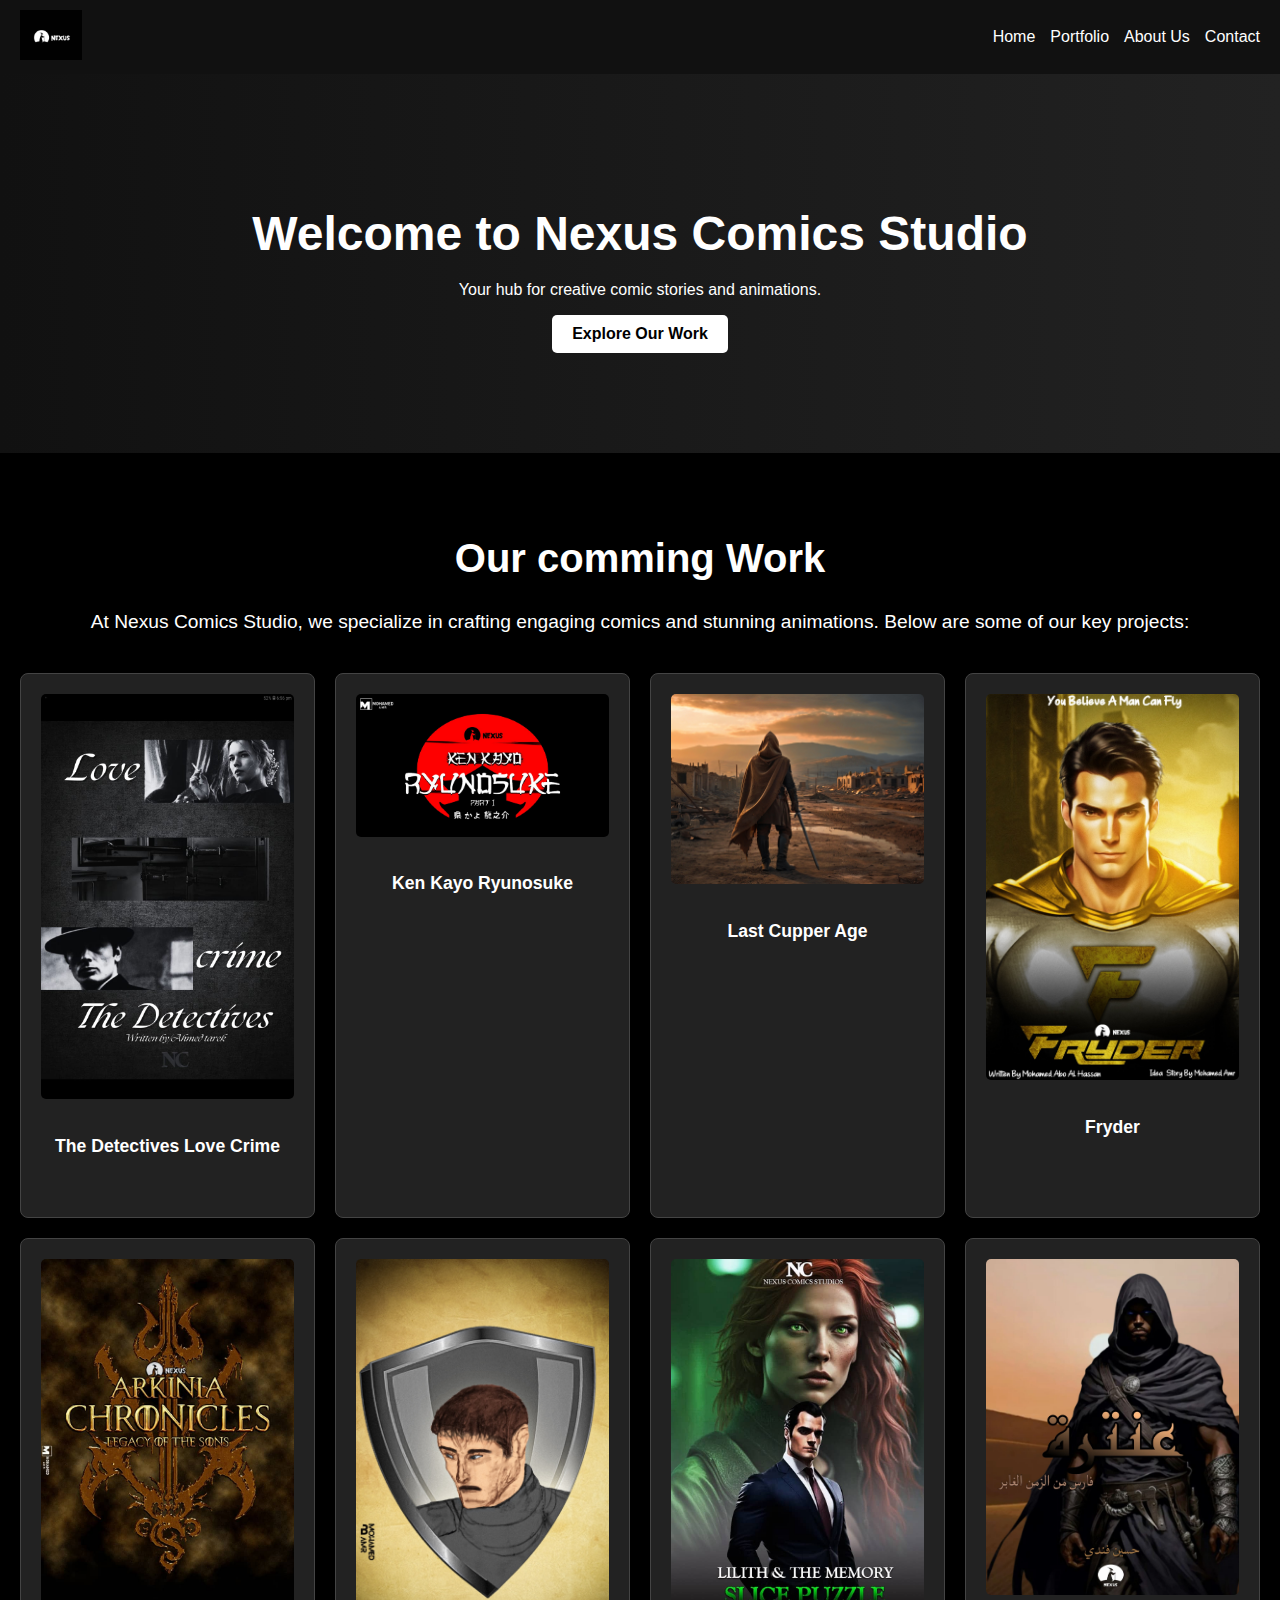
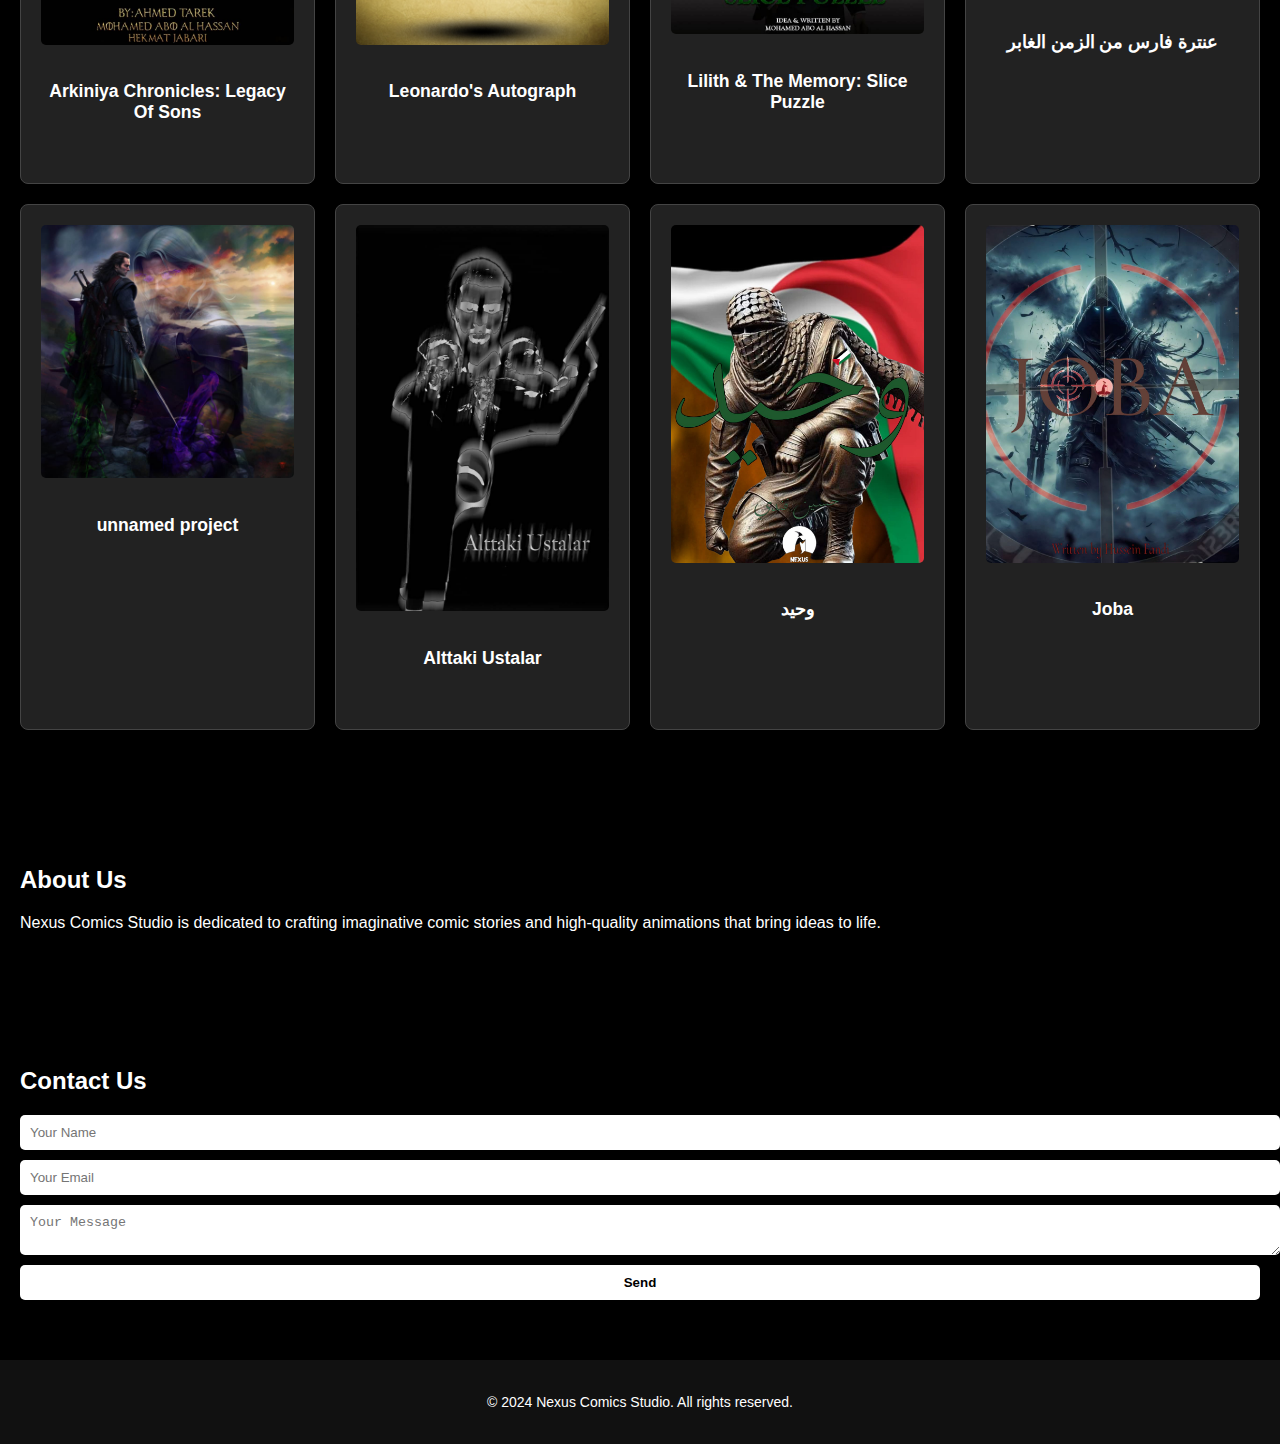
==== index.html @ a88ecbdc "Add files via upload" ====
<!DOCTYPE html>
<html lang="en">
<head>
  <meta charset="UTF-8">
  <meta name="viewport" content="width=device-width, initial-scale=1.0">
  <title>Nexus Comics Studio</title>
  <link rel="stylesheet" href="styles.css">
</head>
<body>
  <!-- Header -->
  <header class="header">
    <div class="logo">
      <img src="logo.png" alt="Nexus Comics Studio">
    </div>
    <nav class="navbar">
      <ul>
        <li><a href="#home">Home</a></li>
        <li><a href="#portfolio">Portfolio</a></li>
        <li><a href="#about">About Us</a></li>
        <li><a href="#contact">Contact</a></li>
      </ul>
    </nav>
  </header>

  <!-- Main Section -->
  <main>
    <section id="home" class="hero">
      <h1>Welcome to Nexus Comics Studio</h1>
      <p>Your hub for creative comic stories and animations.</p>
      <a href="#portfolio" class="btn">Explore Our Work</a>
    </section>

    <section id="portfolio" class="portfolio">
      <h2>Our comming Work</h2>
      <p>At Nexus Comics Studio, we specialize in crafting engaging comics and stunning animations. Below are some of our key projects:</p>
      <ul class="projects-list">
        <li>
          <img src="detectives-love-crime.jpg" alt="The Detectives Love Crime">
          <p>The Detectives Love Crime</p>
        </li>
        <li>
          <img src="ken-kayo-ryunosuke.jpg" alt="Ken Kayo Ryunosuke">
          <p>Ken Kayo Ryunosuke</p>
        </li>
        <li>
          <img src="last-cupper-age.jpg" alt="Last Cupper Age">
          <p>Last Cupper Age</p>
        </li>
        <li>
          <img src="fryder.jpg" alt="Fryder">
          <p>Fryder</p>
        </li>
        <li>
          <img src="arkiniya-chronicles.jpg" alt="Arkiniya Chronicles: Legacy Of Sons">
          <p>Arkiniya Chronicles: Legacy Of Sons</p>
        </li>
        <li>
          <img src="leonardos-autograph.jpg" alt="Leonardo's Autograph">
          <p>Leonardo's Autograph</p>
        </li>
        <li>
          <img src="lilith-memory-slice-puzzle.jpg" alt="Lilith & The Memory: Slice Puzzle">
          <p>Lilith & The Memory: Slice Puzzle</p>
        </li>
        <li>
          <img src="عنترةـفارسـمنـالزمنـالغابر.jpg" alt="عنترة فارس من الزمن الغابر ">
          <p> عنترة فارس من الزمن الغابر</p>
        </li>
        <li>
          <img src="un.jpg" alt="unnamed project">
          <p>unnamed project</p>
        </li>
        <li>
          <img src="au.jpg" alt="Alttaki Ustalar">
          <p>Alttaki Ustalar</p>
        </li>
        <li>
          <img src="22.jpg" alt="وحيد">
          <p>
            وحيد
          </p>
        </li>
        <li>
          <img src="joba.jpg" alt="Joba">
          <p>Joba</p>
        </li>
      </ul>
    </section>

    <section id="about" class="about">
      <h2>About Us</h2>
      <p>Nexus Comics Studio is dedicated to crafting imaginative comic stories and high-quality animations that bring ideas to life.</p>
    </section>

    <section id="contact" class="contact">
      <h2>Contact Us</h2>
      <form>
        <input type="text" placeholder="Your Name" required>
        <input type="email" placeholder="Your Email" required>
        <textarea placeholder="Your Message" required></textarea>
        <button type="submit">Send</button>
      </form>
    </section>
  </main>

  <!-- Footer -->
  <footer>
    <p>&copy; 2024 Nexus Comics Studio. All rights reserved.</p>
  </footer>
</body>
</html>
---- styles.css ----
/* إعدادات عامة */
body {
  margin: 0;
  font-family: Arial, sans-serif;
  color: #fff;
  background-color: #000;
}

header {
  display: flex;
  justify-content: space-between;
  align-items: center;
  padding: 10px 20px;
  background-color: #111;
}

.logo img {
  height: 50px;
}

.navbar ul {
  list-style: none;
  display: flex;
  gap: 15px;
}

.navbar a {
  color: #fff;
  text-decoration: none;
  font-size: 16px;
}

.hero {
  text-align: center;
  padding: 100px 20px;
  background: linear-gradient(90deg, #111, #222);
}

.hero h1 {
  font-size: 3rem;
  margin-bottom: 20px;
}

.hero .btn {
  display: inline-block;
  padding: 10px 20px;
  color: #000;
  background-color: #fff;
  text-decoration: none;
  font-weight: bold;
  border-radius: 5px;
  transition: background 0.3s;
}

.hero .btn:hover {
  background-color: #ccc;
}

.portfolio {
  padding: 50px 20px;
}

.portfolio h2 {
  text-align: center;
  margin-bottom: 30px;
  font-size: 2.5rem;
  color: #fff;
}

.portfolio p {
  text-align: center;
  margin-bottom: 40px;
  font-size: 1.2rem;
}

.projects-list {
  display: grid;
  grid-template-columns: repeat(auto-fit, minmax(250px, 1fr));
  gap: 20px;
  padding: 0;
  list-style: none;
}

.projects-list li {
  background: #222;
  border: 1px solid #444;
  padding: 20px;
  border-radius: 8px;
  text-align: center;
  overflow: hidden;
}

.projects-list img {
  width: 100%;
  height: auto;
  border-radius: 5px;
  margin-bottom: 15px;
}

.projects-list p {
  font-size: 1.1rem;
  color: #fff;
  font-weight: bold;
}

.about, .contact {
  padding: 50px 20px;
}

form input, form textarea, form button {
  display: block;
  width: 100%;
  margin: 10px 0;
  padding: 10px;
  border: none;
  border-radius: 5px;
}

form button {
  background-color: #fff;
  color: #000;
  cursor: pointer;
  font-weight: bold;
}

footer {
  text-align: center;
  padding: 20px;
  background-color: #111;
  font-size: 14px;
}
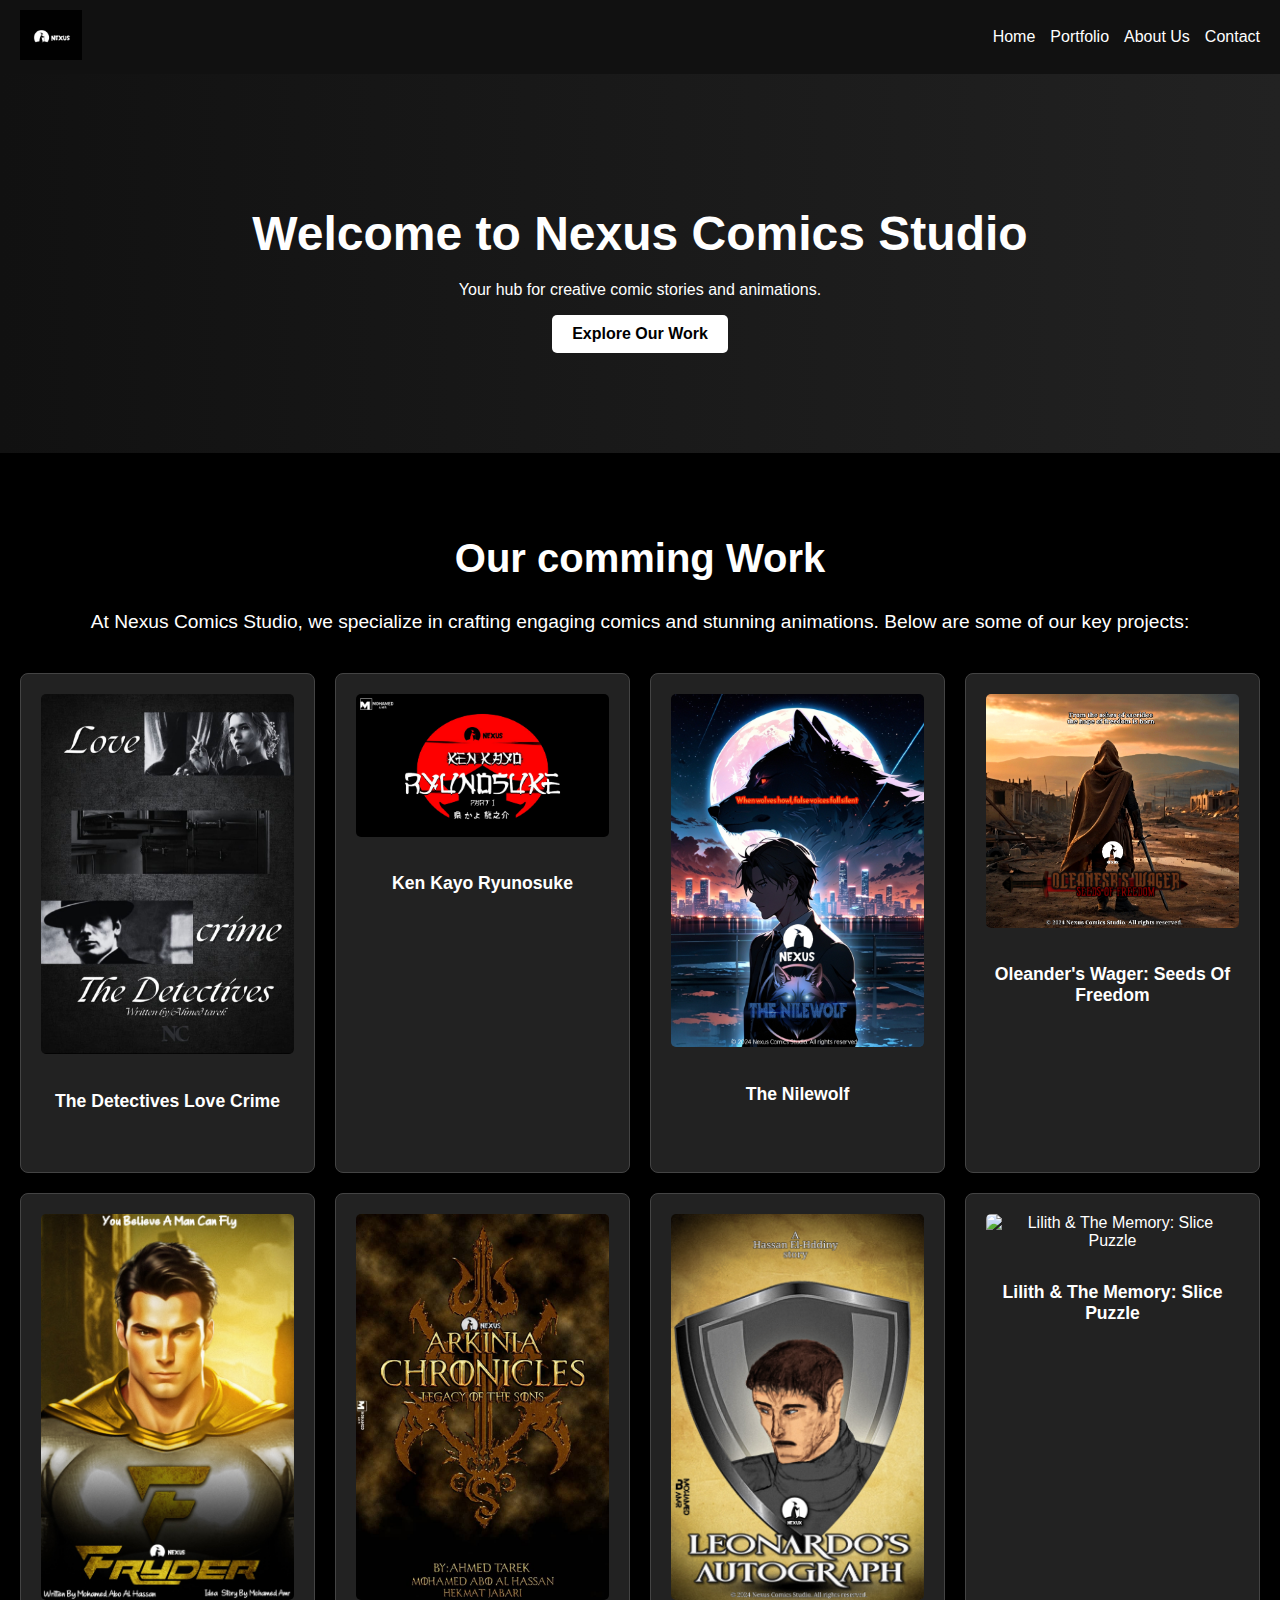
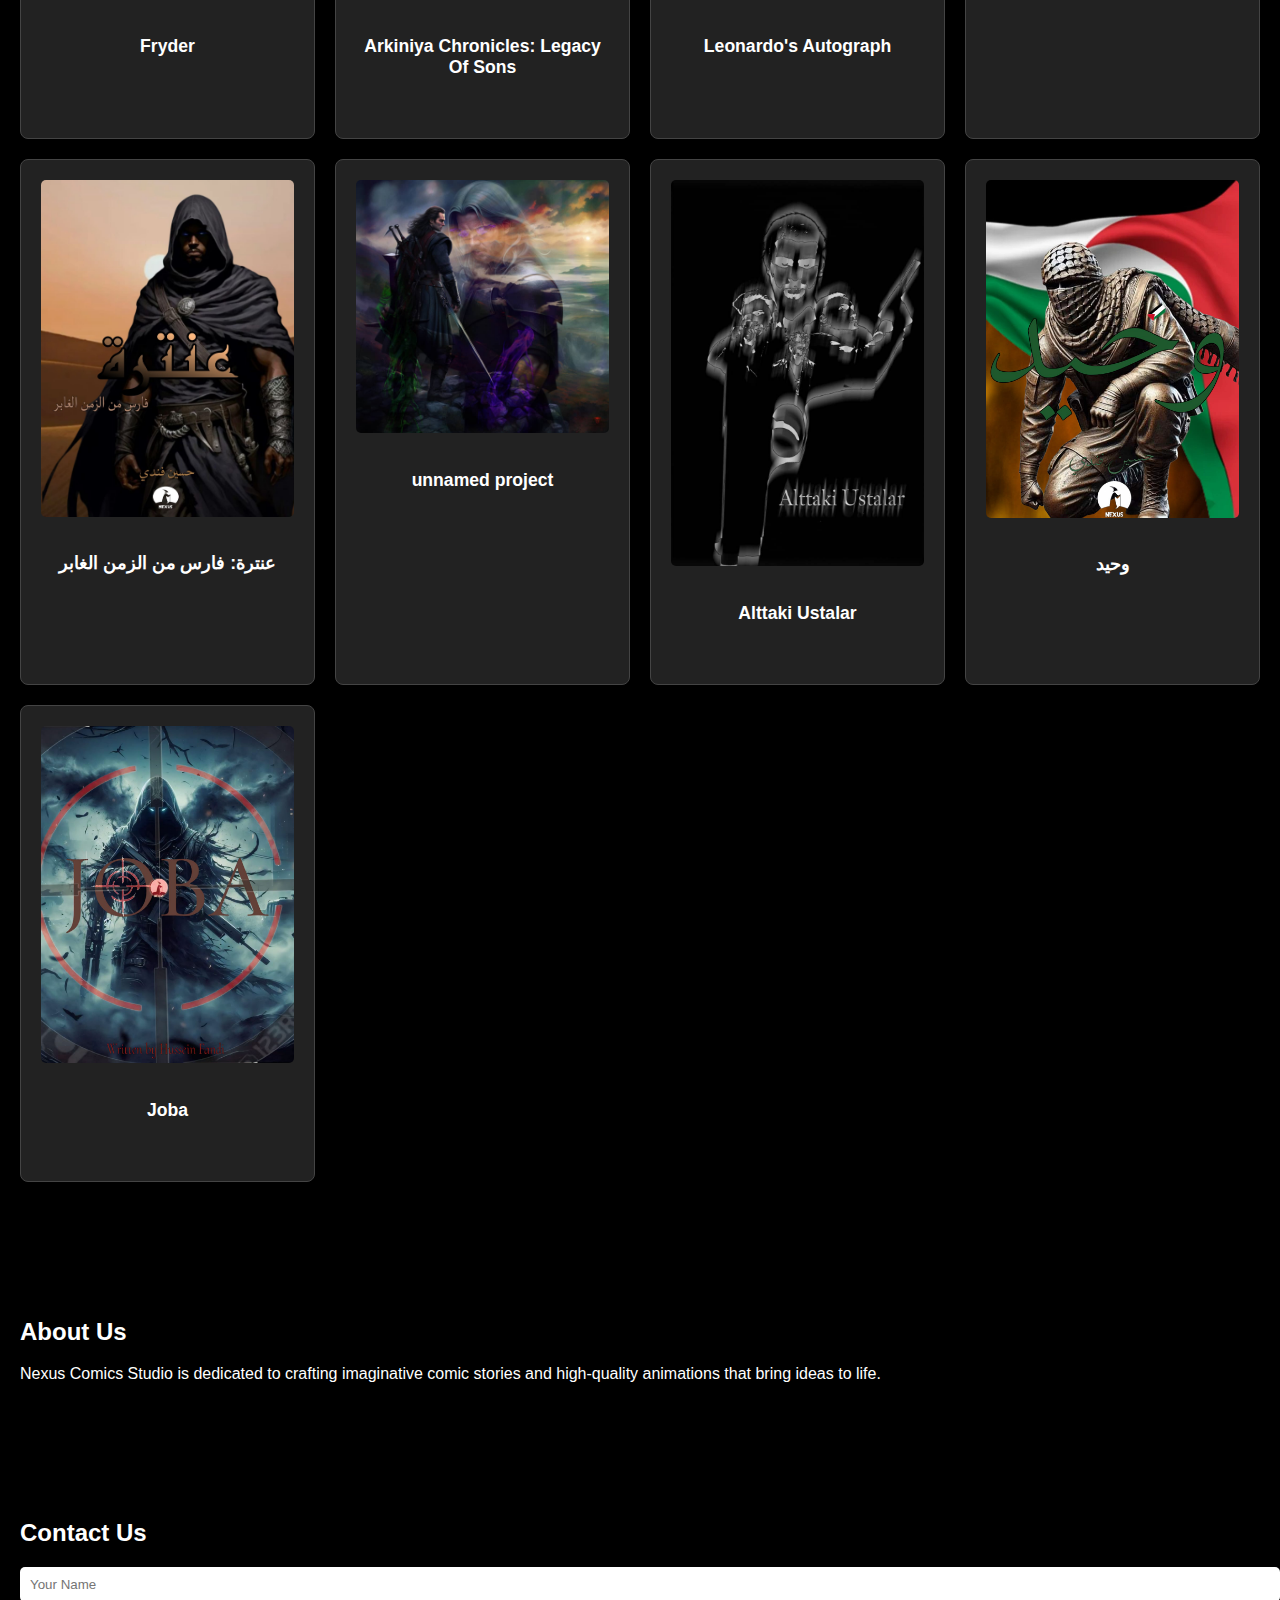
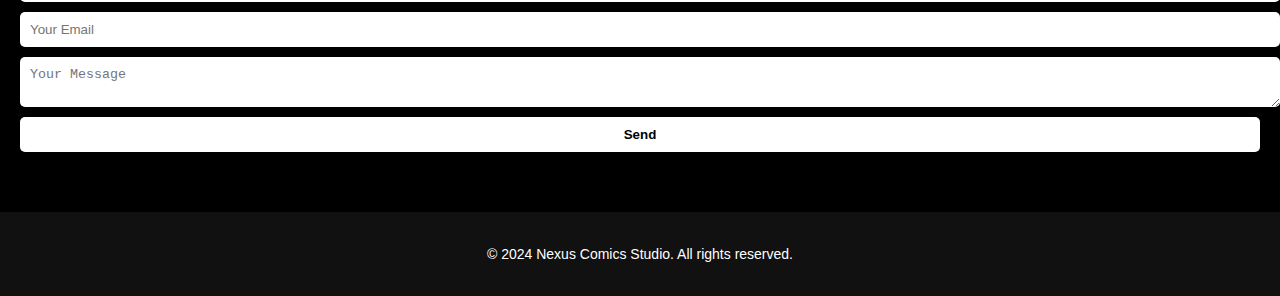
==== commit 57d75e0c: "Add files via upload" ====
--- a/index.html
+++ b/index.html
@@ -23,6 +23,12 @@
     </nav>
   </header>
 
+  <!-- Background Music -->
+  <audio autoplay loop>
+    <source src="background-music.mp3" type="audio/mpeg">
+    Your browser does not support the audio element.
+  </audio>
+
   <!-- Main Section -->
   <main>
     <section id="home" class="hero">
@@ -44,8 +50,12 @@
           <p>Ken Kayo Ryunosuke</p>
         </li>
         <li>
-          <img src="last-cupper-age.jpg" alt="Last Cupper Age">
-          <p>Last Cupper Age</p>
+          <img src="the-nilewolf.jpg" alt="The Nilewolf">
+          <p>The Nilewolf</p>
+        </li>
+        <li>
+          <img src="oleander's-wager.jpg" alt="Oleander's Wager: Seeds Of Freedom">
+          <p>Oleander's Wager: Seeds Of Freedom</p>
         </li>
         <li>
           <img src="fryder.jpg" alt="Fryder">
@@ -64,8 +74,8 @@
           <p>Lilith & The Memory: Slice Puzzle</p>
         </li>
         <li>
-          <img src="عنترةـفارسـمنـالزمنـالغابر.jpg" alt="عنترة فارس من الزمن الغابر ">
-          <p> عنترة فارس من الزمن الغابر</p>
+          <img src="عنترةـفارسـمنـالزمنـالغابر.jpg" alt="عنترة: فارس من الزمن الغابر ">
+          <p> عنترة: فارس من الزمن الغابر</p>
         </li>
         <li>
           <img src="un.jpg" alt="unnamed project">
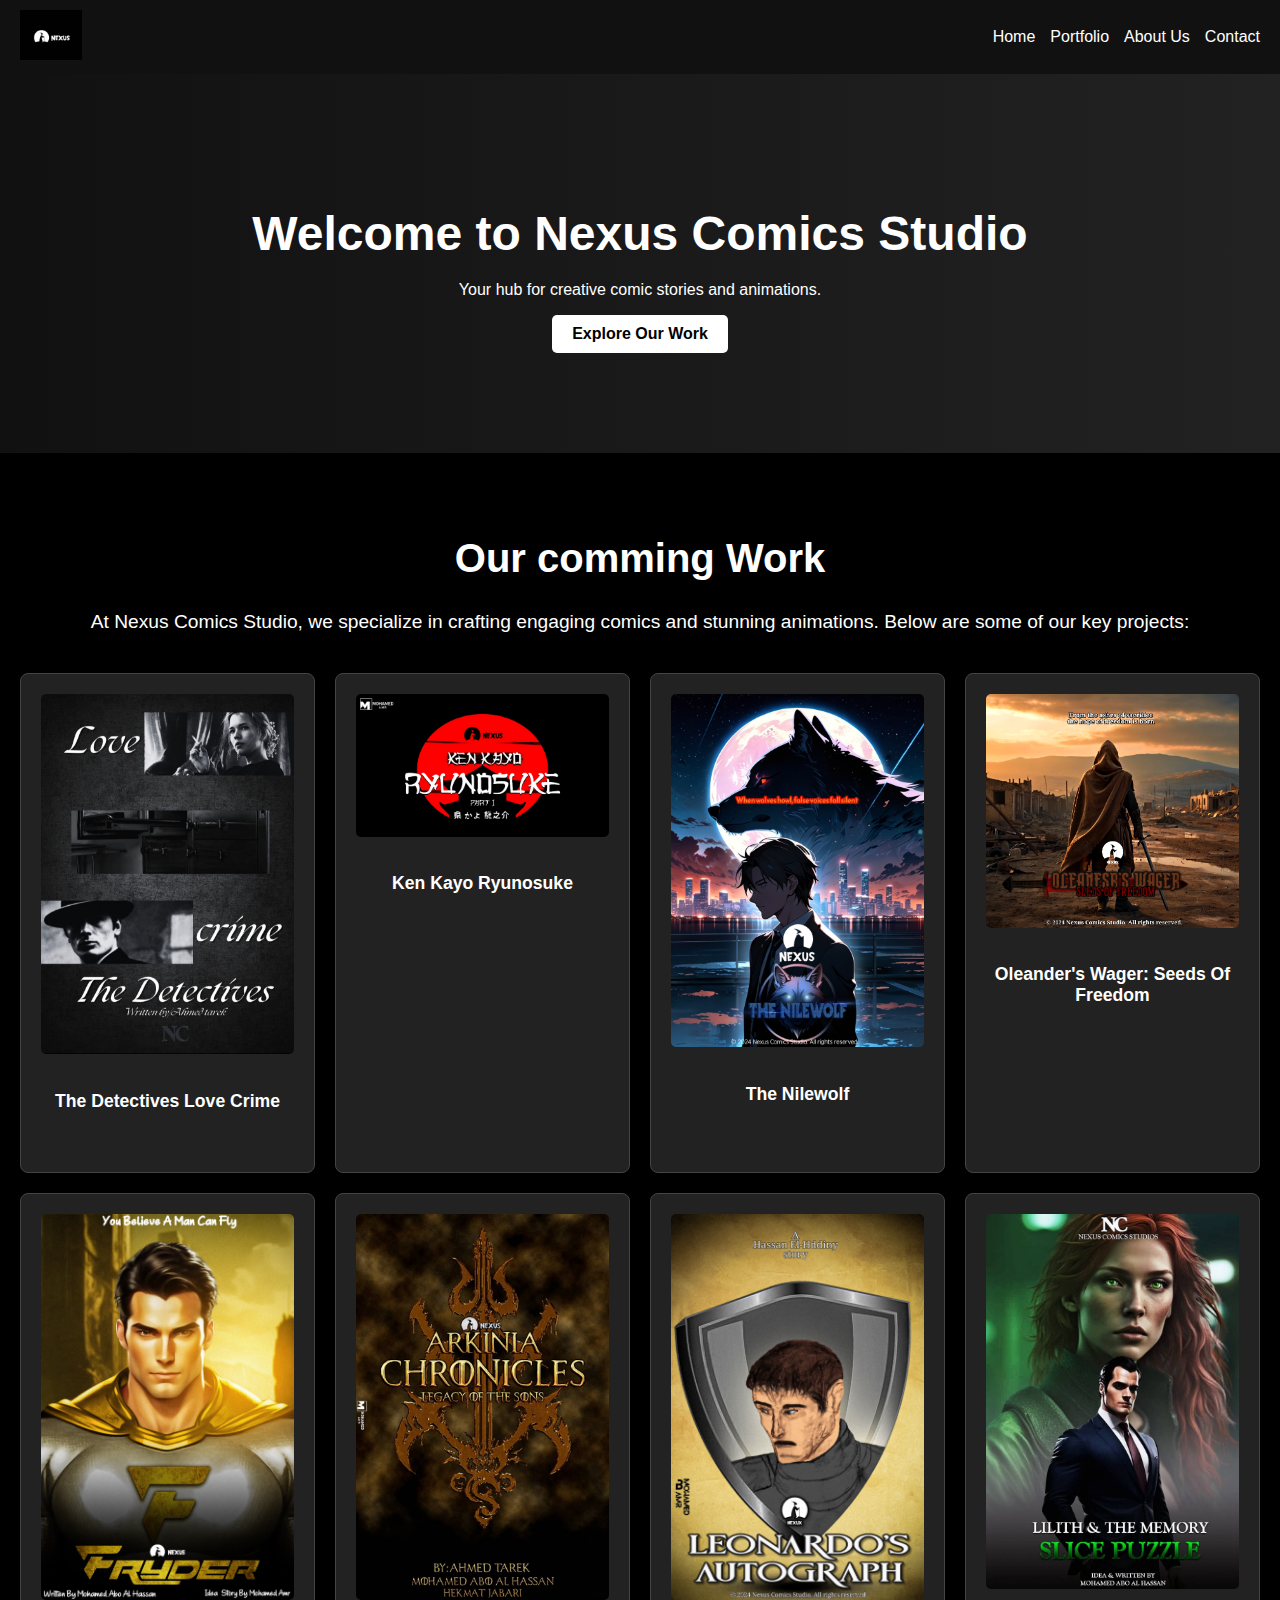
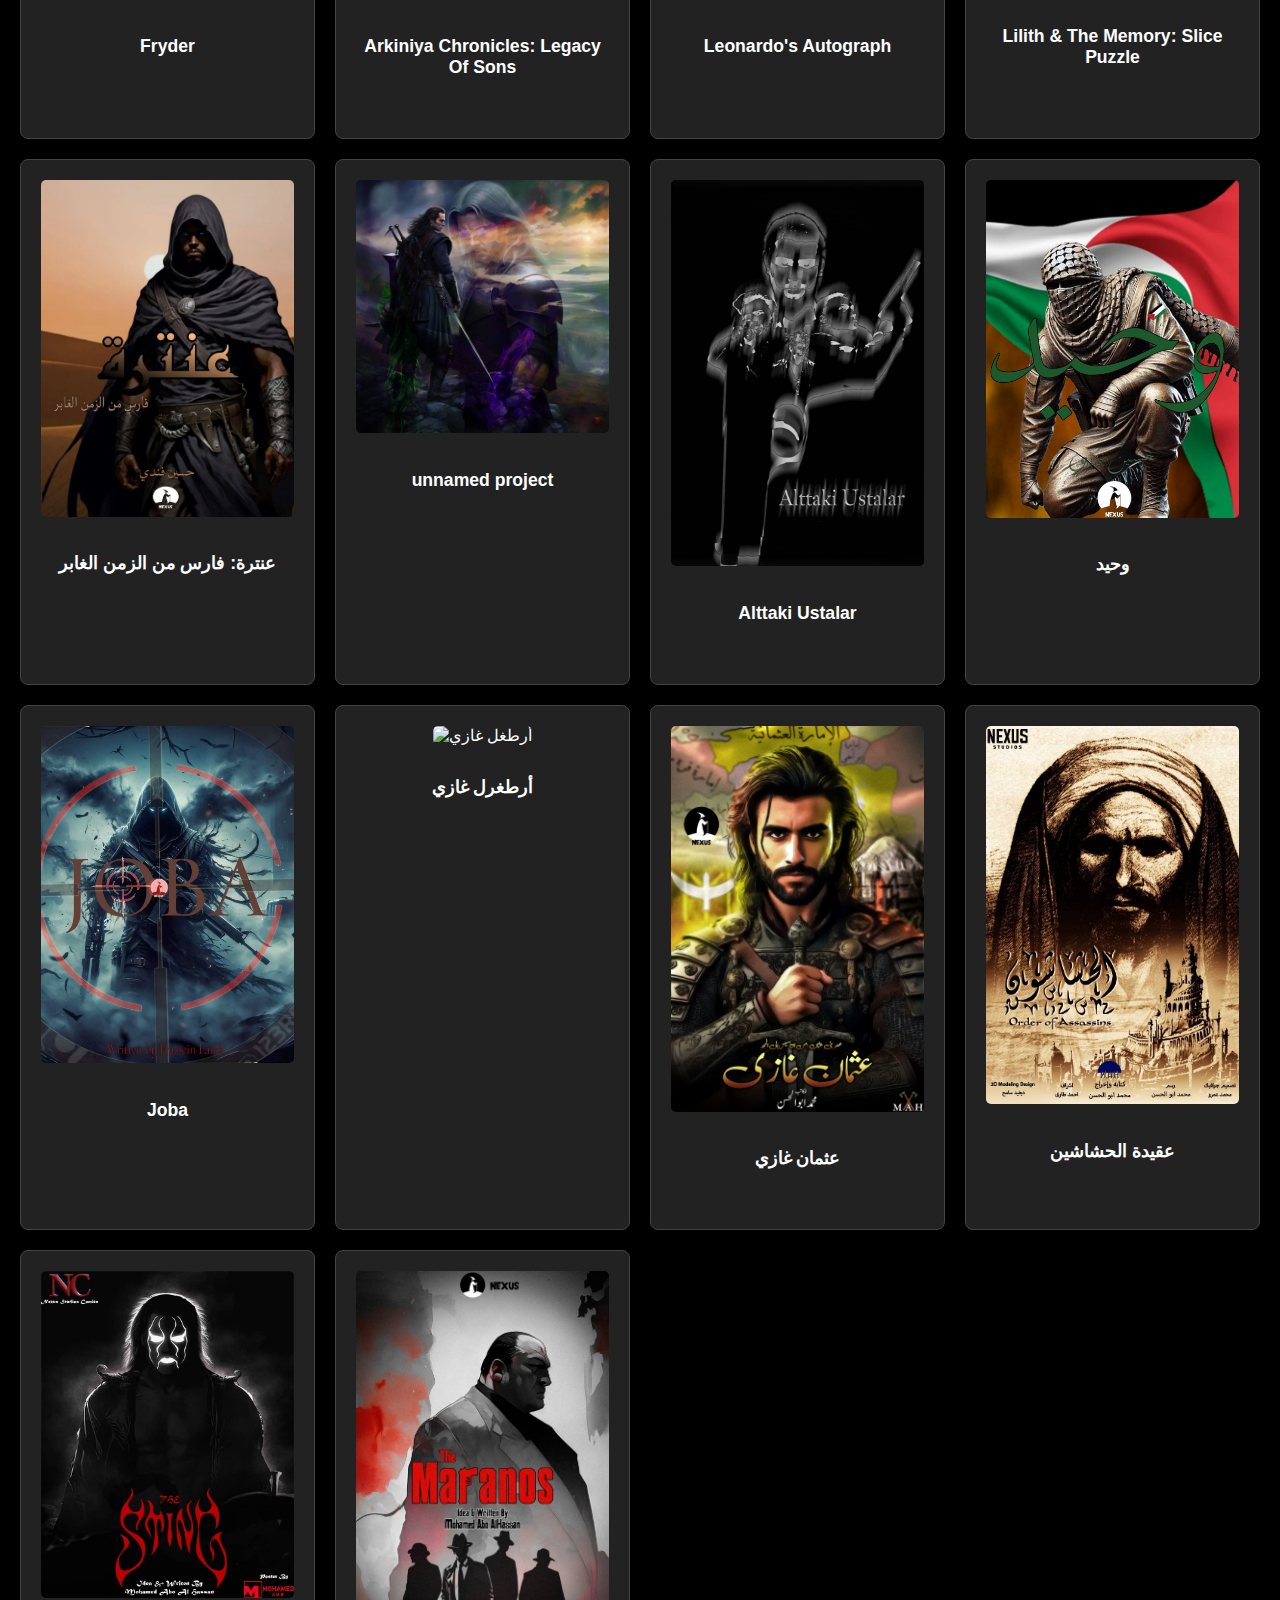
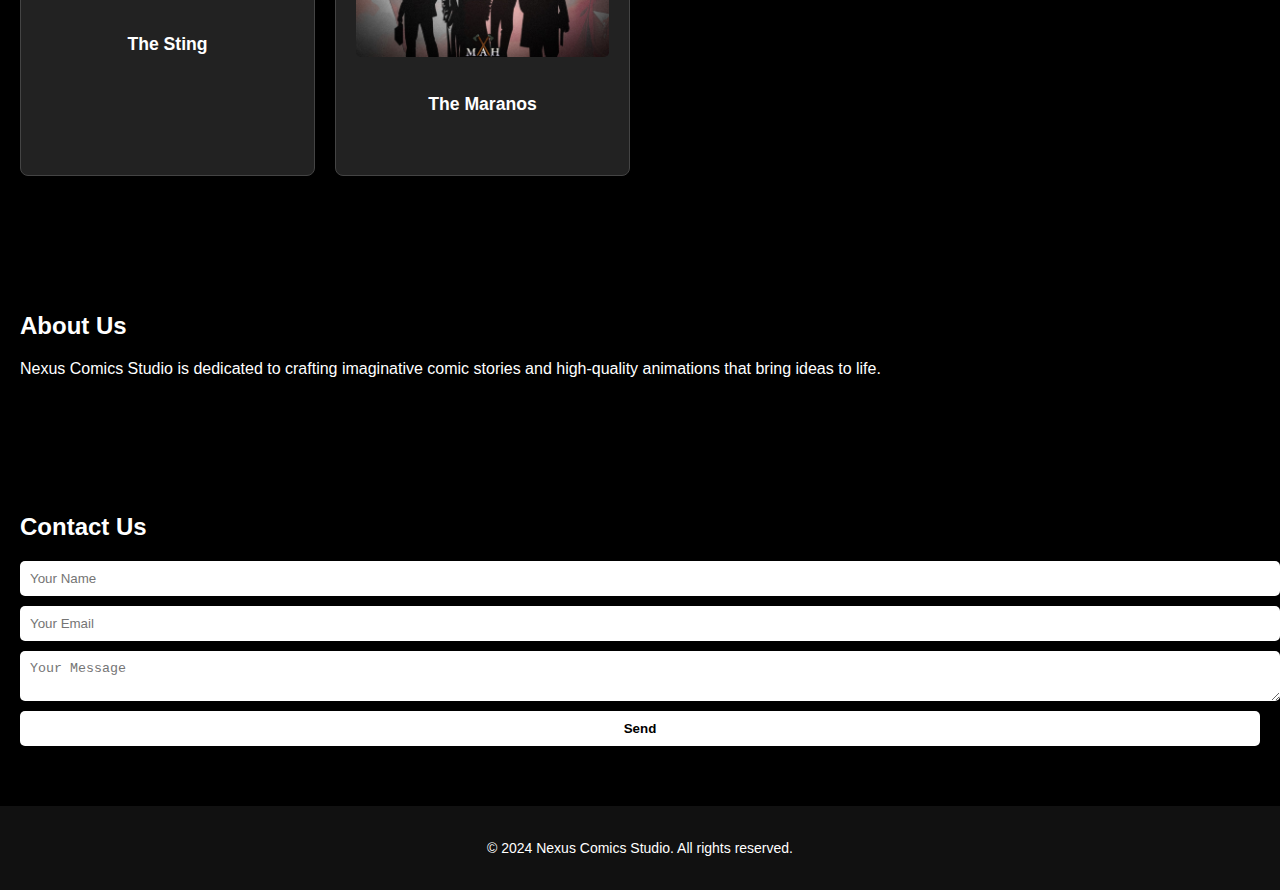
==== commit 6b2afc73: "Add files via upload" ====
--- a/index.html
+++ b/index.html
@@ -95,6 +95,26 @@
           <img src="joba.jpg" alt="Joba">
           <p>Joba</p>
         </li>
+        <li>
+          <img src="moh1.jpg" alt="أرطغل غازي">
+          <p>أرطغرل غازي</p>
+        </li>
+         <li>
+          <img src="moh2.jpg" alt="عثمان غازي">
+          <p>عثمان غازي</p>
+        </li>
+         <li>
+          <img src="moh3.jpg" alt="عقيدة الحشاشين">
+          <p>عقيدة الحشاشين</p>
+        </li>
+         <li>
+          <img src="moh4.jpg" alt="The Sting">
+          <p>The Sting</p>
+        </li>
+         <li>
+          <img src="moh5.jpg" alt="The Maranos">
+          <p>The Maranos</p>
+        </li>
       </ul>
     </section>
 
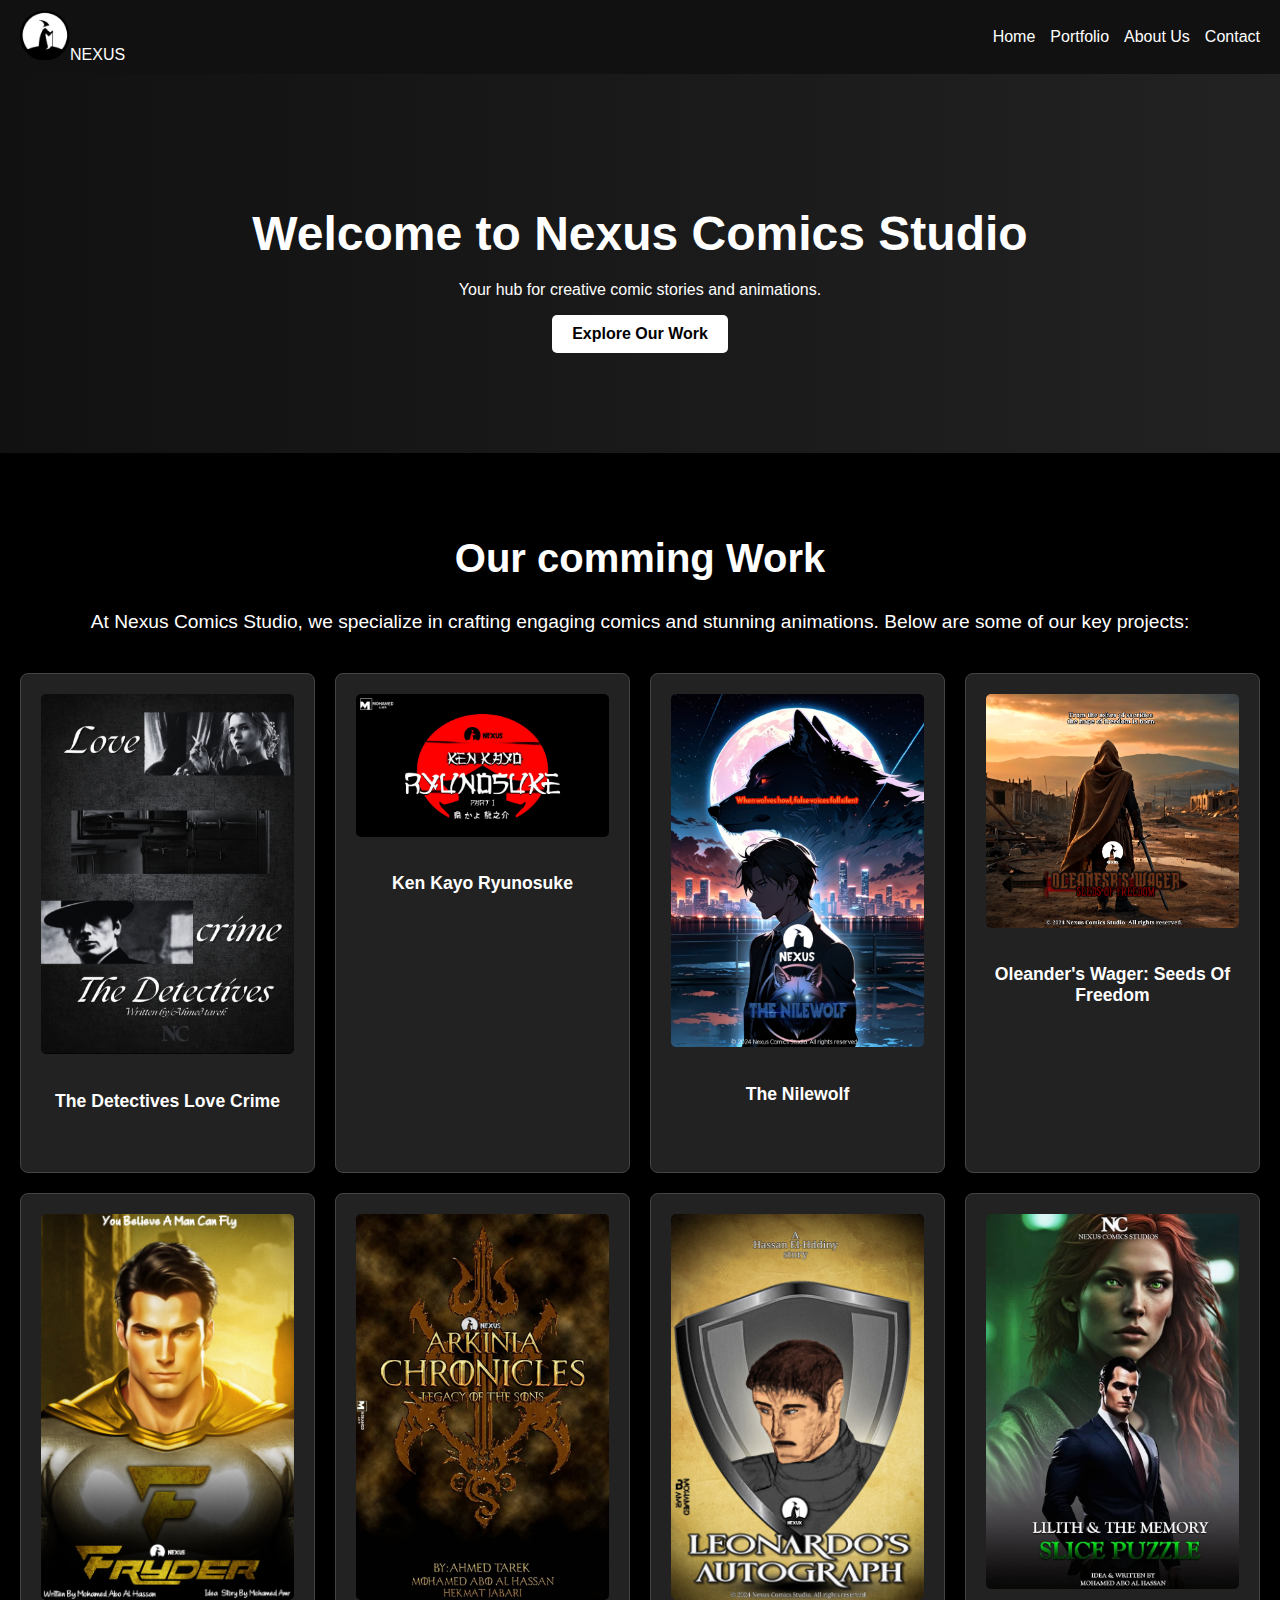
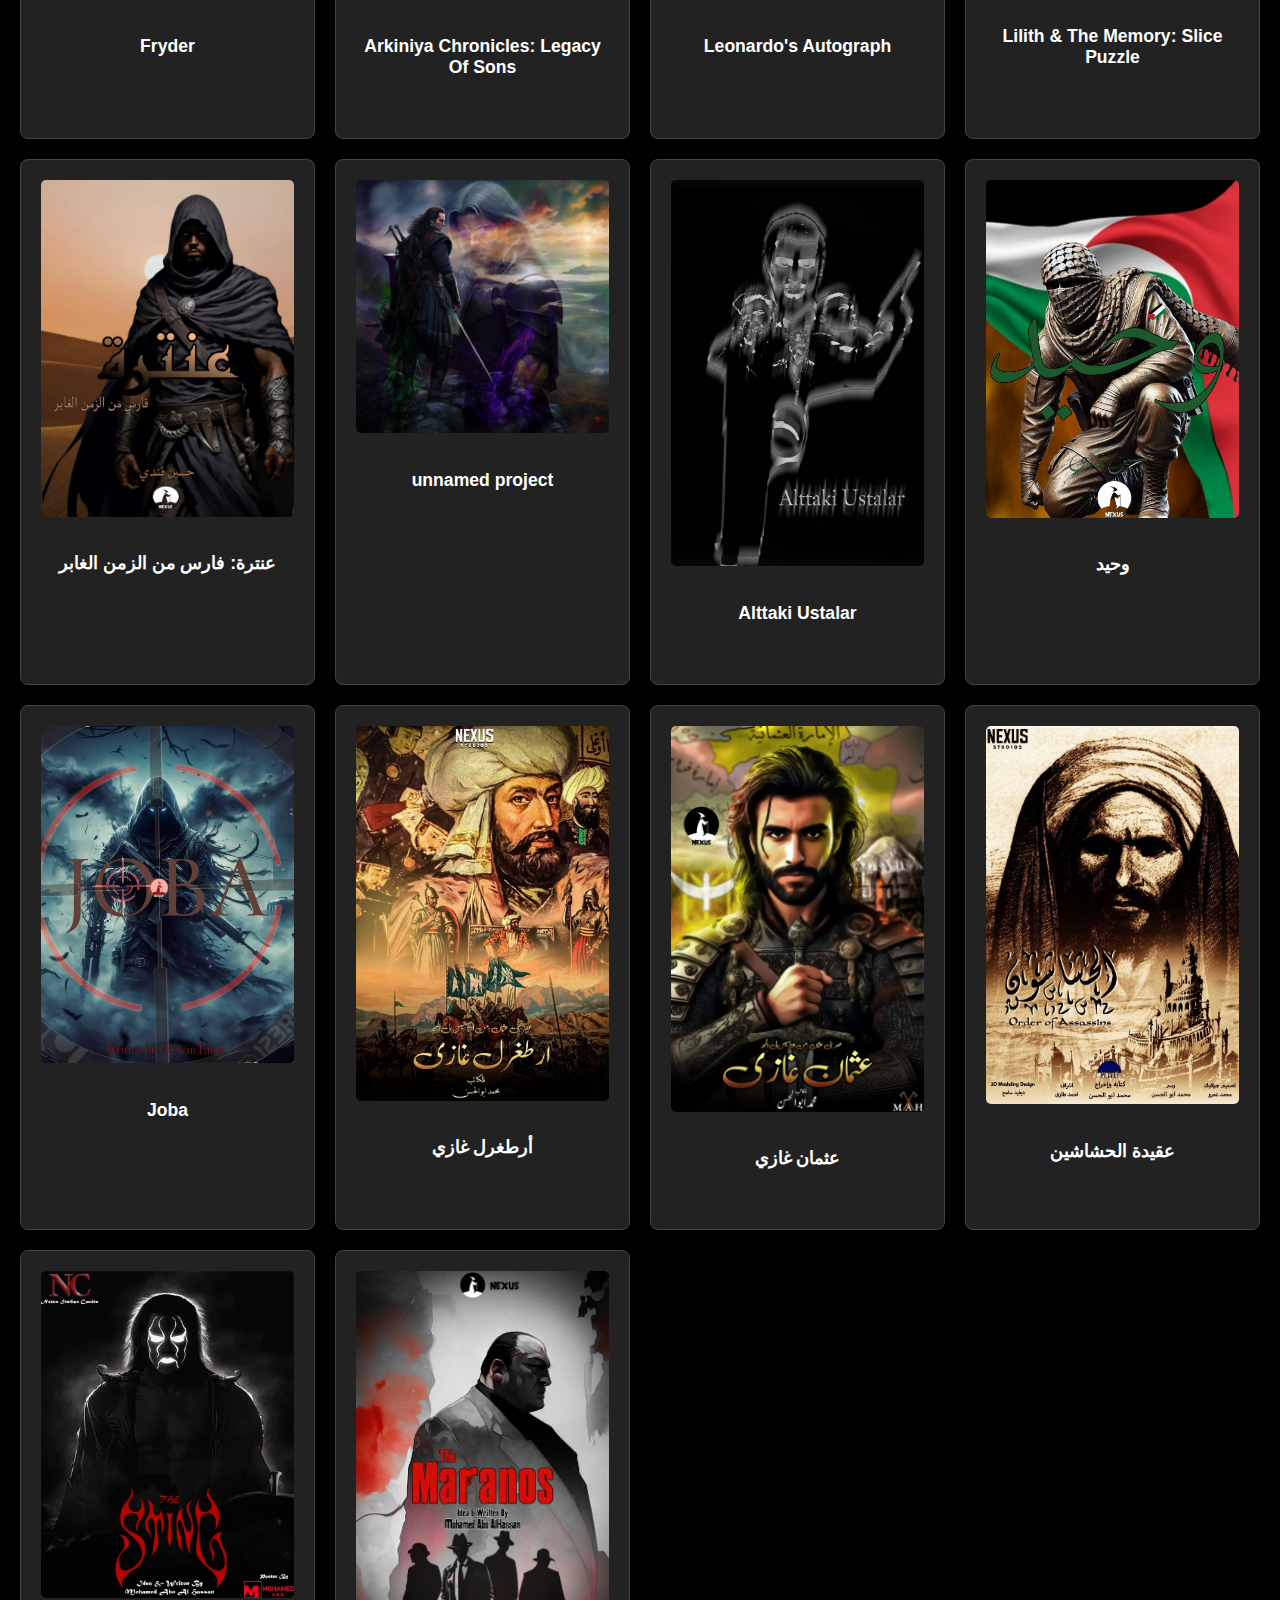
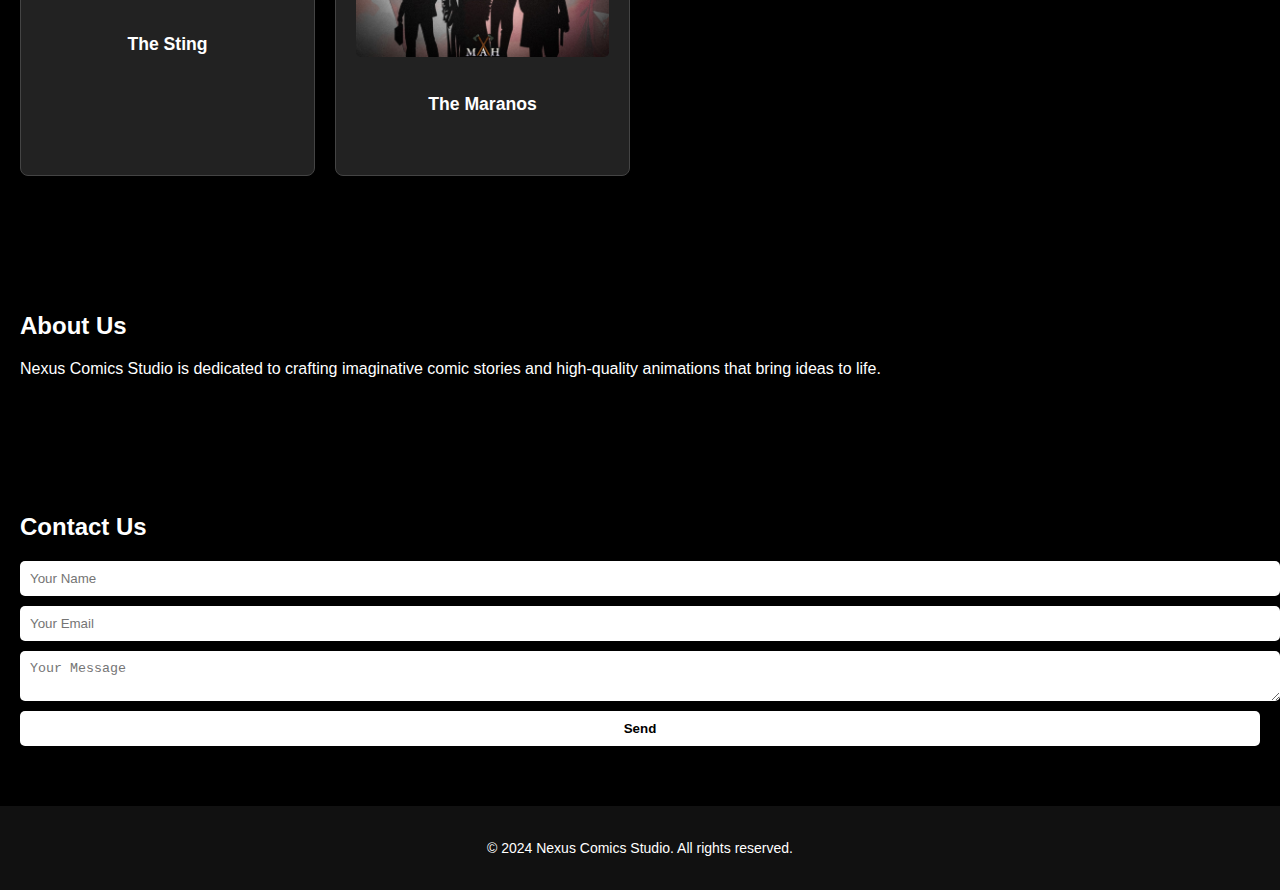
==== commit f9b1ceed: "Update index.html" ====
--- a/index.html
+++ b/index.html
@@ -11,7 +11,7 @@
   <!-- Header -->
   <header class="header">
     <div class="logo">
-      <img src="logo.png" alt="Nexus Comics Studio">
+      <img src="logo.png" alt="NEXUS">NEXUS
     </div>
     <nav class="navbar">
       <ul>
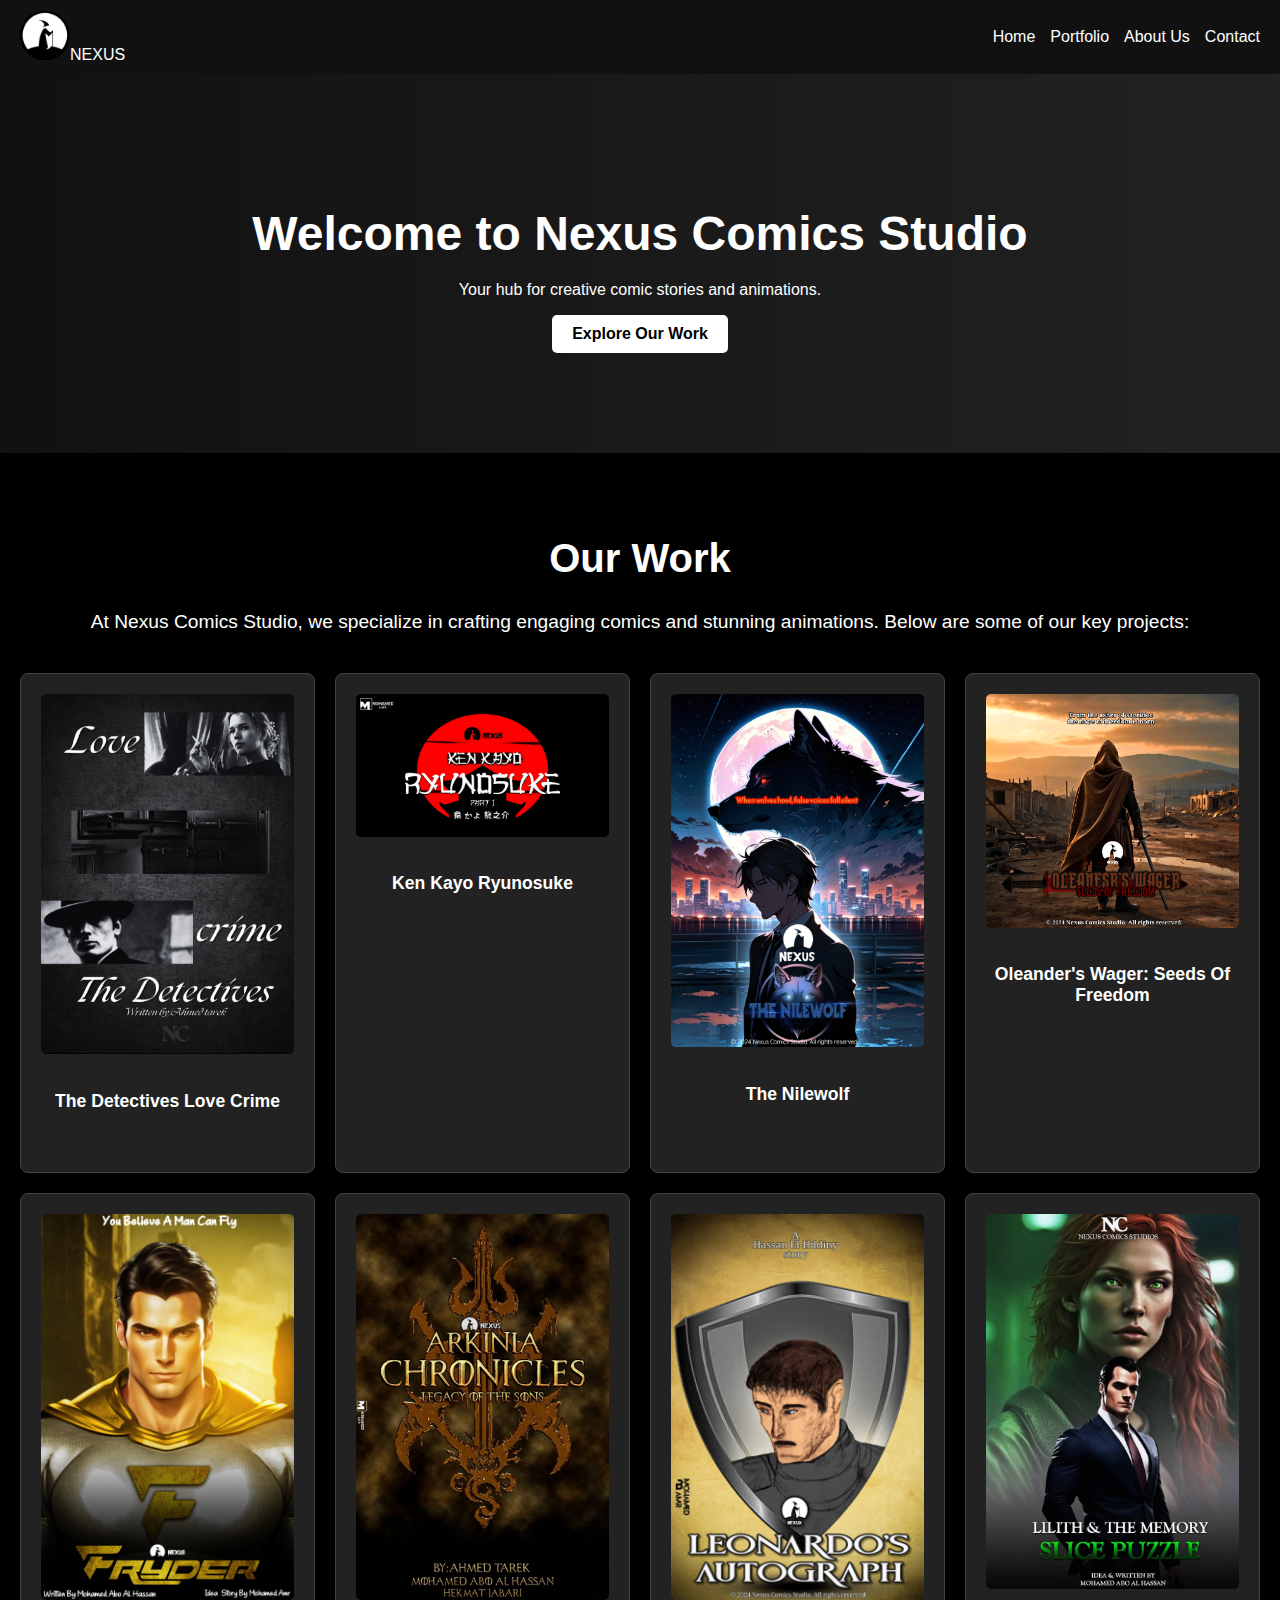
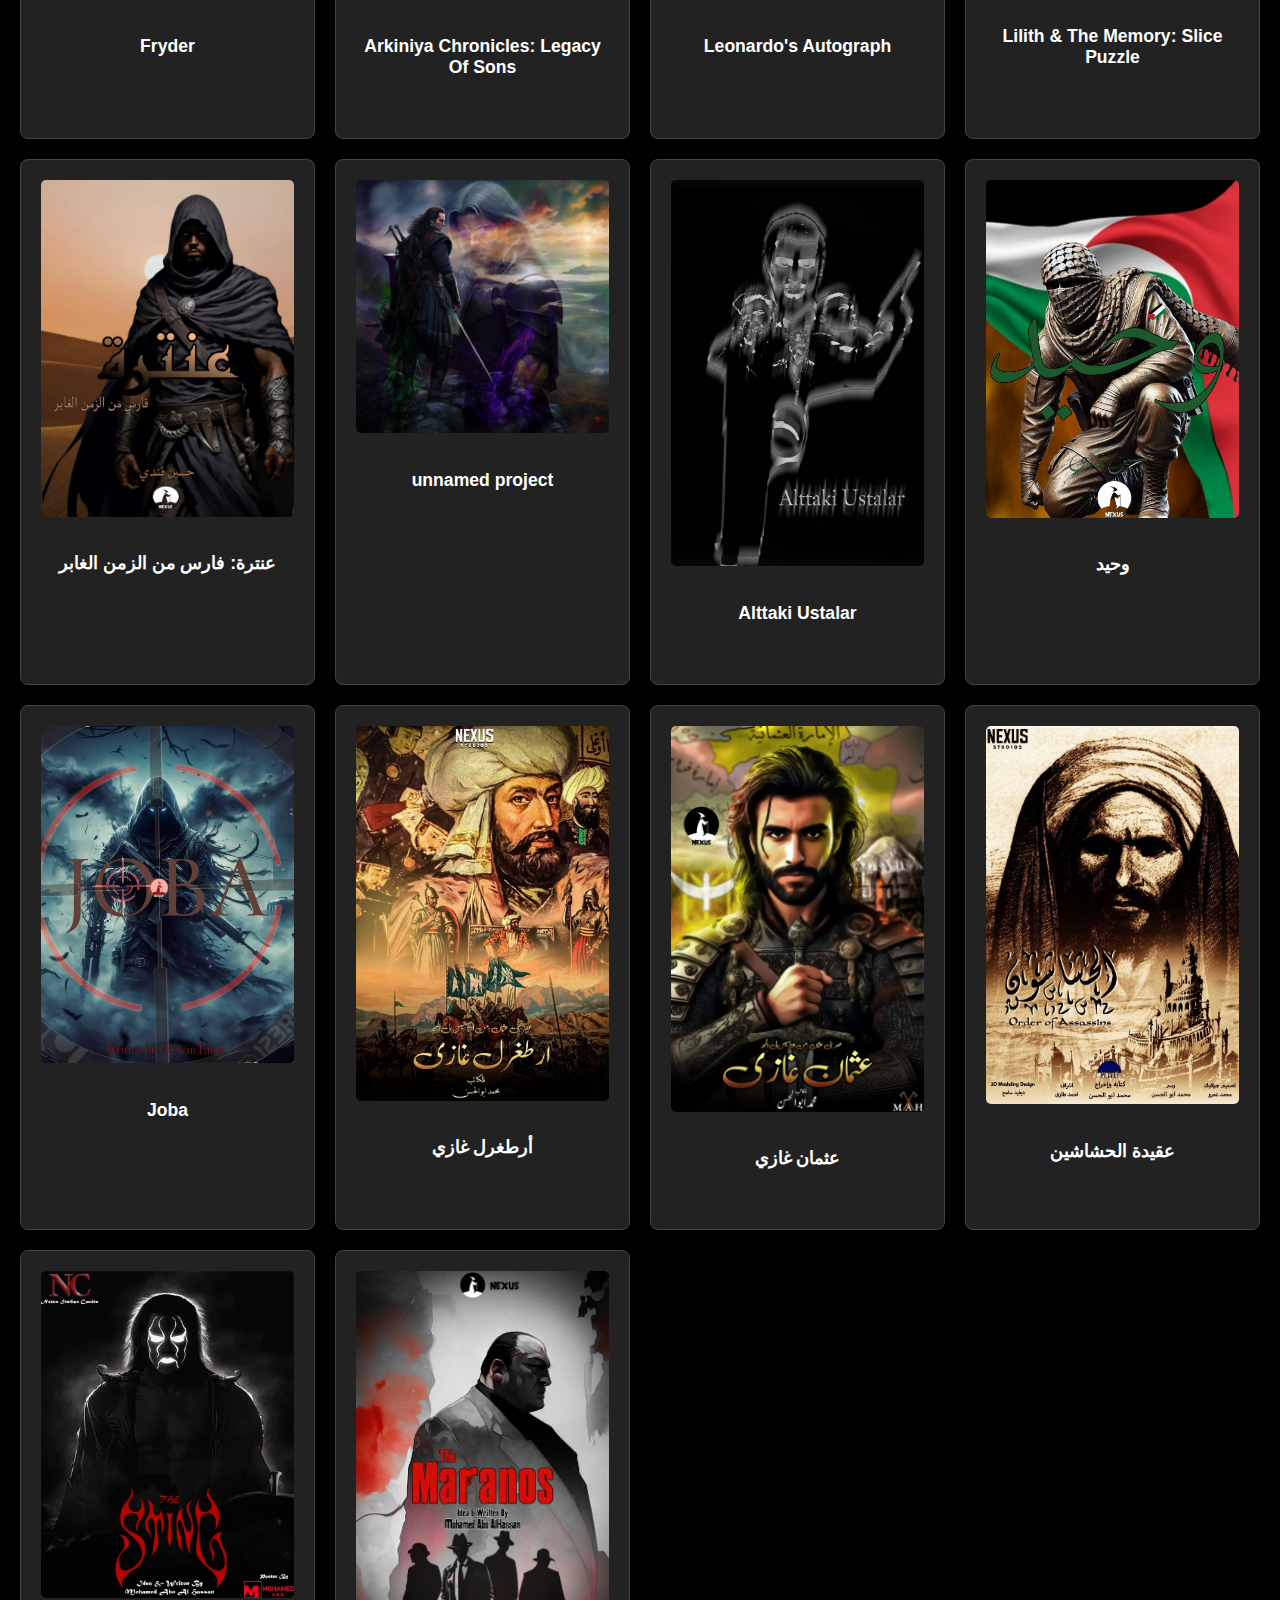
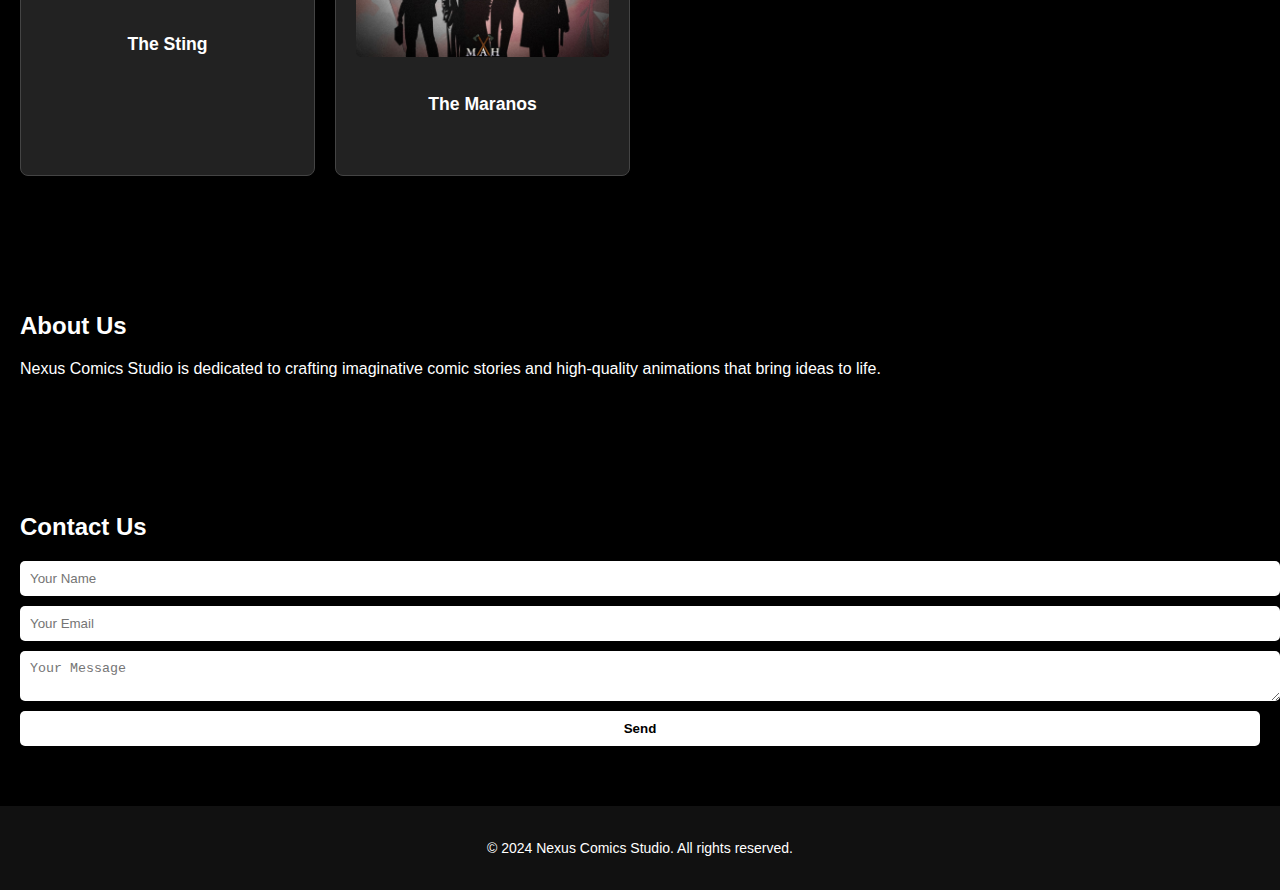
==== commit ec8ffff3: "Update index.html" ====
--- a/index.html
+++ b/index.html
@@ -38,7 +38,7 @@
     </section>
 
     <section id="portfolio" class="portfolio">
-      <h2>Our comming Work</h2>
+      <h2>Our Work</h2>
       <p>At Nexus Comics Studio, we specialize in crafting engaging comics and stunning animations. Below are some of our key projects:</p>
       <ul class="projects-list">
         <li>
--- a/styles.css
+++ b/styles.css
@@ -17,7 +17,11 @@
 
 .logo img {
   height: 50px;
+  text-decoration: none;
+  font-size: 1.1em;
+  font-weight: 500;
 }
+
 
 .navbar ul {
   list-style: none;
